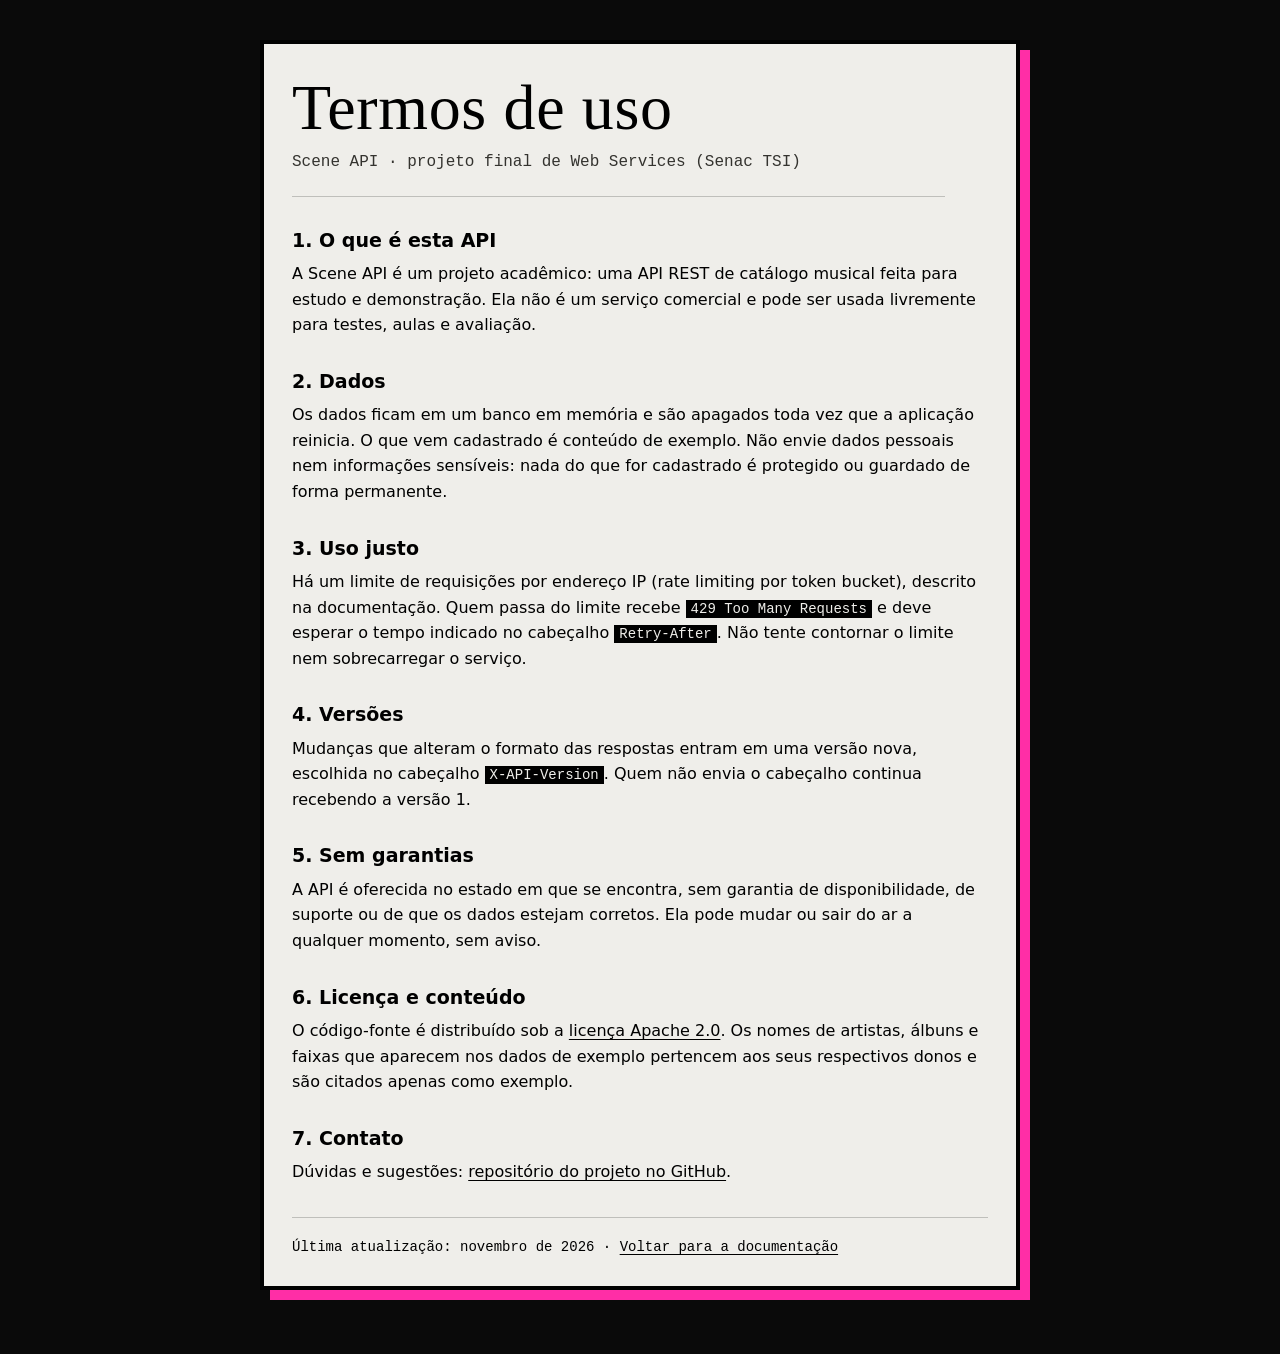
==== src/main/resources/static/termos-de-uso.html @ 58c66cb9 "feat: parte 2 com versionamento, idempotencia, rate limiting, CORS e pagina web" ====
<!DOCTYPE html>
<html lang="pt-BR">
<head>
  <meta charset="UTF-8">
  <meta name="viewport" content="width=device-width, initial-scale=1">
  <title>Termos de uso · Scene API</title>
  <link rel="icon" type="image/svg+xml" href="/music-logo.svg">
  <style>
    /* Mesmo papel, tinta e fontes do tema do Swagger UI (swagger-theme.css) */
    @font-face { font-family: 'Metal Mania'; src: url('/fonts/metal-mania-400.woff2') format('woff2'); font-display: swap; }
    @font-face { font-family: 'Archivo'; src: url('/fonts/archivo-400.woff2') format('woff2'); font-weight: 400; font-display: swap; }
    @font-face { font-family: 'Archivo'; src: url('/fonts/archivo-700.woff2') format('woff2'); font-weight: 700; font-display: swap; }
    @font-face { font-family: 'Courier Prime'; src: url('/fonts/courier-prime-400.woff2') format('woff2'); font-display: swap; }

    :root {
      color-scheme: light;
      --wall: #0a0a0a;
      --paper: #efeeea;
      --ink: #000;
      --ink-2: #34332f;
      --rule-soft: rgba(0, 0, 0, .2);
      --hot: #ff2ea6;
    }
    * { box-sizing: border-box; }
    html { background: var(--wall) url('/wallpaper-ink.png') 0 0 / 1024px 1024px repeat fixed; }
    body { margin: 0; padding: 40px 16px 64px; color: var(--ink); font: 16px/1.6 'Archivo', system-ui, 'Segoe UI', Arial, sans-serif; }
    main { max-width: 760px; margin: 0 auto; padding: 32px 28px 28px; background: var(--paper); border: 4px solid var(--ink); box-shadow: 10px 10px 0 var(--hot); }
    h1 { margin: 0; font: 400 clamp(40px, 9vw, 64px)/1 'Metal Mania', Impact, fantasy; letter-spacing: .01em; }
    .lead { margin: 10px 0 28px; padding-bottom: 20px; border-bottom: 1px solid var(--rule-soft); color: var(--ink-2); font-family: 'Courier Prime', 'Courier New', monospace; }
    h2 { margin: 28px 0 6px; font-size: 19px; font-weight: 700; }
    p { margin: 0 0 12px; max-width: 68ch; }
    code { padding: 1px 5px; background: #000; color: var(--paper); font: 14px 'Courier Prime', 'Courier New', monospace; }
    a { color: var(--ink); text-underline-offset: 3px; }
    a:hover, a:focus-visible { background: #000; color: var(--paper); text-decoration: none; outline: none; }
    footer { margin-top: 32px; padding-top: 18px; border-top: 1px solid var(--rule-soft); font-family: 'Courier Prime', 'Courier New', monospace; font-size: 14px; }
    @media (max-width: 520px) { main { padding: 24px 18px 20px; box-shadow: 6px 6px 0 var(--hot); } }
  </style>
</head>
<body>
<main>
  <h1>Termos de uso</h1>
  <p class="lead">Scene API · projeto final de Web Services (Senac TSI)</p>

  <h2>1. O que é esta API</h2>
  <p>A Scene API é um projeto acadêmico: uma API REST de catálogo musical feita para estudo e demonstração.
    Ela não é um serviço comercial e pode ser usada livremente para testes, aulas e avaliação.</p>

  <h2>2. Dados</h2>
  <p>Os dados ficam em um banco em memória e são apagados toda vez que a aplicação reinicia. O que vem cadastrado é
    conteúdo de exemplo. Não envie dados pessoais nem informações sensíveis: nada do que for cadastrado é protegido
    ou guardado de forma permanente.</p>

  <h2>3. Uso justo</h2>
  <p>Há um limite de requisições por endereço IP (rate limiting por token bucket), descrito na documentação.
    Quem passa do limite recebe <code>429 Too Many Requests</code> e deve esperar o tempo indicado no cabeçalho
    <code>Retry-After</code>. Não tente contornar o limite nem sobrecarregar o serviço.</p>

  <h2>4. Versões</h2>
  <p>Mudanças que alteram o formato das respostas entram em uma versão nova, escolhida no cabeçalho
    <code>X-API-Version</code>. Quem não envia o cabeçalho continua recebendo a versão 1.</p>

  <h2>5. Sem garantias</h2>
  <p>A API é oferecida no estado em que se encontra, sem garantia de disponibilidade, de suporte ou de que os dados
    estejam corretos. Ela pode mudar ou sair do ar a qualquer momento, sem aviso.</p>

  <h2>6. Licença e conteúdo</h2>
  <p>O código-fonte é distribuído sob a
    <a href="https://www.apache.org/licenses/LICENSE-2.0">licença Apache 2.0</a>. Os nomes de artistas, álbuns e faixas
    que aparecem nos dados de exemplo pertencem aos seus respectivos donos e são citados apenas como exemplo.</p>

  <h2>7. Contato</h2>
  <p>Dúvidas e sugestões: <a href="https://github.com/Vikai23/scene-api">repositório do projeto no GitHub</a>.</p>

  <footer>
    Última atualização: novembro de 2026 · <a href="/swagger-ui/index.html">Voltar para a documentação</a>
  </footer>
</main>
</body>
</html>
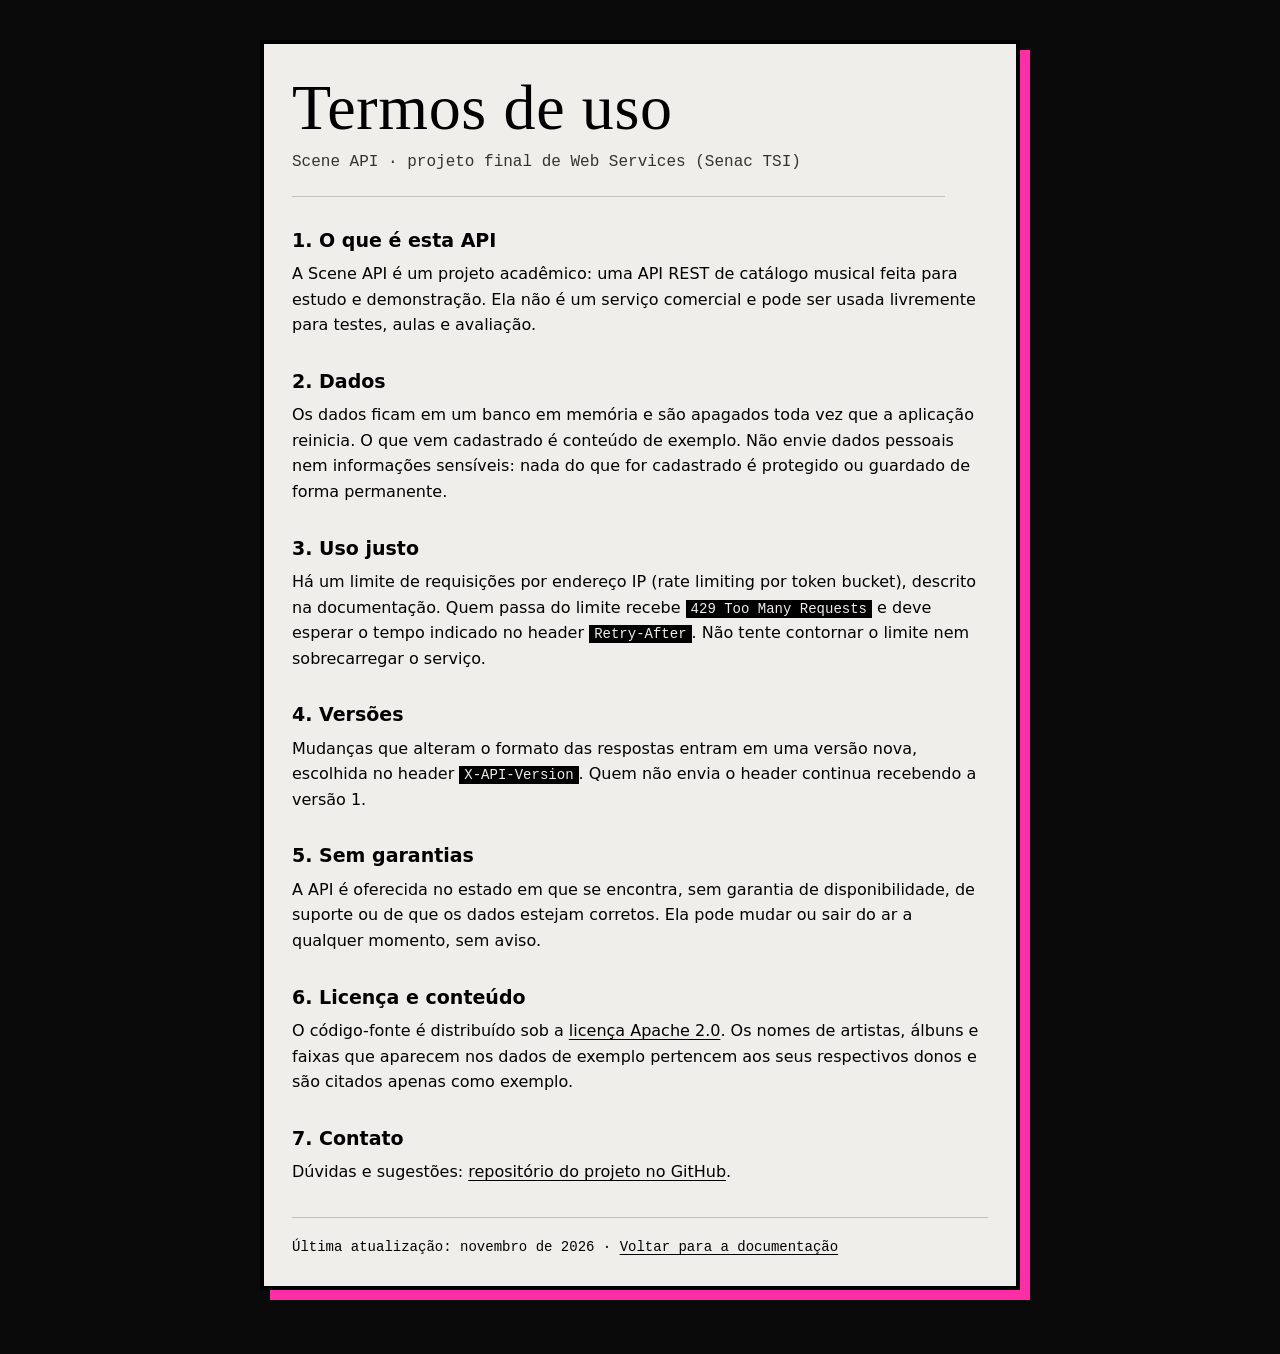
==== commit 1c109d1b: "Selo da versão no Swagger, cache dos estáticos e front em repositório separado" ====
--- a/src/main/resources/static/termos-de-uso.html
+++ b/src/main/resources/static/termos-de-uso.html
@@ -52,12 +52,12 @@
 
   <h2>3. Uso justo</h2>
   <p>Há um limite de requisições por endereço IP (rate limiting por token bucket), descrito na documentação.
-    Quem passa do limite recebe <code>429 Too Many Requests</code> e deve esperar o tempo indicado no cabeçalho
+    Quem passa do limite recebe <code>429 Too Many Requests</code> e deve esperar o tempo indicado no header
     <code>Retry-After</code>. Não tente contornar o limite nem sobrecarregar o serviço.</p>
 
   <h2>4. Versões</h2>
-  <p>Mudanças que alteram o formato das respostas entram em uma versão nova, escolhida no cabeçalho
-    <code>X-API-Version</code>. Quem não envia o cabeçalho continua recebendo a versão 1.</p>
+  <p>Mudanças que alteram o formato das respostas entram em uma versão nova, escolhida no header
+    <code>X-API-Version</code>. Quem não envia o header continua recebendo a versão 1.</p>
 
   <h2>5. Sem garantias</h2>
   <p>A API é oferecida no estado em que se encontra, sem garantia de disponibilidade, de suporte ou de que os dados
